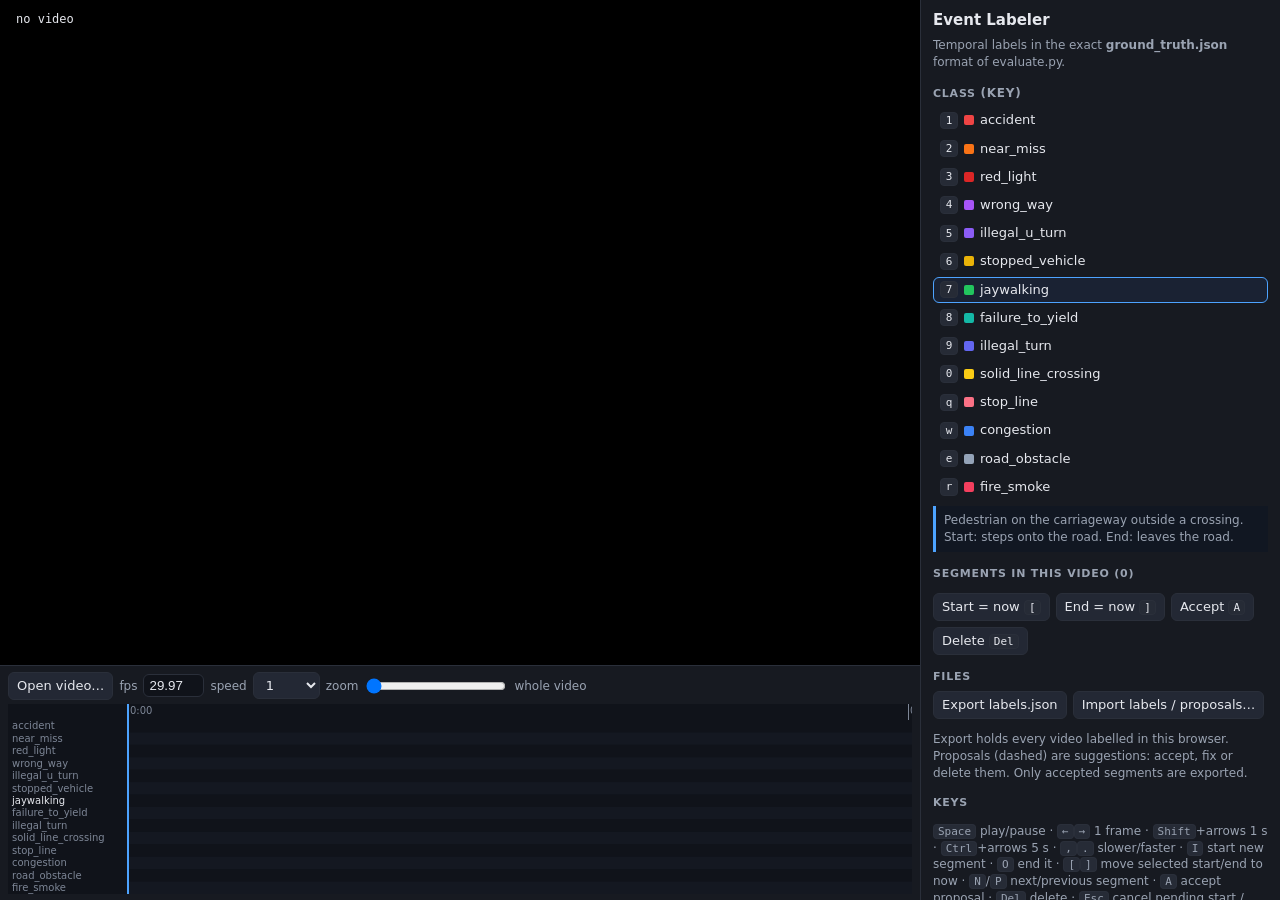
==== tools/label_tool.html @ a7840654 "Add labelling tool, rule proposals, detector benchmark and docs tools/label_tool.html labels events " ====
<!doctype html>
<html lang="en">
<head>
<meta charset="utf-8">
<meta name="viewport" content="width=device-width, initial-scale=1">
<title>Event Labeler</title>
<style>
  :root { --bg:#0f1115; --panel:#171a21; --line:#2a2f3a; --text:#e6e8ee; --muted:#9aa3b2; --accent:#4da3ff; --warn:#f59e0b; }
  * { box-sizing: border-box; }
  body { margin:0; background:var(--bg); color:var(--text); font:13px/1.4 system-ui, "Segoe UI", sans-serif; height:100vh;
         display:grid; grid-template-columns: 1fr 360px; grid-template-rows: 1fr auto; overflow:hidden; }
  #stage { position:relative; background:#000; min-height:0; display:flex; align-items:center; justify-content:center; }
  video { max-width:100%; max-height:100%; }
  #hud { position:absolute; left:8px; top:8px; background:#000b; padding:4px 8px; border-radius:6px; font:12px ui-monospace, Consolas, monospace; }
  #pending { position:absolute; right:8px; top:8px; background:#b45309; padding:4px 8px; border-radius:6px; display:none; }
  #side { grid-row: 1 / span 2; grid-column: 2; background:var(--panel); border-left:1px solid var(--line); overflow:auto; padding:10px 12px; }
  #bottom { grid-column:1; background:var(--panel); border-top:1px solid var(--line); padding:6px 8px; }
  h1 { font-size:15px; margin:0 0 6px; }
  h2 { font-size:11px; text-transform:uppercase; letter-spacing:.07em; color:var(--muted); margin:14px 0 6px; }
  button, select { background:#232834; color:var(--text); border:1px solid var(--line); border-radius:6px; padding:4px 8px; font:inherit; cursor:pointer; }
  button:hover { border-color:#3d4556; } button.on { border-color:var(--accent); background:#1d2a3d; }
  .row { display:flex; gap:6px; flex-wrap:wrap; align-items:center; }
  #classes { display:grid; grid-template-columns:1fr; gap:2px; }
  .cls { display:flex; align-items:center; gap:6px; padding:3px 6px; border-radius:6px; cursor:pointer; border:1px solid transparent; }
  .cls:hover { background:#1c2029; } .cls.on { border-color:var(--accent); background:#1a2233; }
  .cls kbd, kbd { background:#262b36; border:1px solid var(--line); border-radius:4px; padding:0 4px; font-size:11px; min-width:18px; text-align:center; }
  .sw { width:10px; height:10px; border-radius:2px; flex:none; }
  #def { margin-top:6px; padding:6px 8px; border-left:3px solid var(--accent); background:#111722; color:var(--muted); font-size:12px; }
  #segs { display:flex; flex-direction:column; gap:2px; max-height:34vh; overflow:auto; }
  .seg { display:grid; grid-template-columns: 10px 1fr auto; gap:6px; align-items:center; padding:3px 6px; border-radius:6px; cursor:pointer; border:1px solid transparent; font-size:12px; }
  .seg:hover { background:#1c2029; } .seg.sel { border-color:var(--accent); background:#1a2233; }
  .seg.prop { opacity:.75; border-style:dashed; border-color:#555; }
  .seg .t { font-family: ui-monospace, Consolas, monospace; color:var(--muted); }
  #timeline { width:100%; height:190px; display:block; cursor:pointer; }
  .muted { color:var(--muted); font-size:12px; }
  #warn { color:var(--warn); font-size:12px; margin-top:4px; }
  @media (max-width: 900px) { body { grid-template-columns: 1fr; grid-template-rows: 45vh auto auto; } #side { grid-row:auto; grid-column:1; } }
</style>
</head>
<body>
<div id="stage">
  <video id="v" preload="auto"></video>
  <div id="hud">no video</div>
  <div id="pending">start set · press <b>O</b> to close</div>
</div>

<div id="bottom">
  <div class="row" style="margin-bottom:4px">
    <button id="openVid">Open video…</button><input id="vidFile" type="file" accept="video/*" hidden>
    <span class="muted">fps</span><input id="fps" value="29.97" size="5" style="background:#10131a;color:var(--text);border:1px solid var(--line);border-radius:6px;padding:3px 5px">
    <span class="muted">speed</span>
    <select id="rate"><option>0.25</option><option>0.5</option><option selected>1</option><option>2</option><option>4</option><option>8</option></select>
    <span class="muted">zoom</span><input id="zoom" type="range" min="0" max="100" value="0" style="width:140px">
    <span class="muted" id="zoomLbl">whole video</span>
  </div>
  <canvas id="timeline"></canvas>
</div>

<div id="side">
  <h1>Event Labeler</h1>
  <p class="muted" style="margin:0">Temporal labels in the exact <b>ground_truth.json</b> format of evaluate.py.</p>

  <h2>Class <span class="muted">(key)</span></h2>
  <div id="classes"></div>
  <div id="def"></div>

  <h2>Segments in this video (<span id="nseg">0</span>)</h2>
  <div id="segs"></div>
  <div id="warn"></div>
  <div class="row" style="margin-top:6px">
    <button id="setS">Start = now <kbd>[</kbd></button>
    <button id="setE">End = now <kbd>]</kbd></button>
    <button id="accept">Accept <kbd>A</kbd></button>
    <button id="del">Delete <kbd>Del</kbd></button>
  </div>

  <h2>Files</h2>
  <div class="row">
    <button id="exportBtn">Export labels.json</button>
    <button id="importBtn">Import labels / proposals…</button>
    <input id="jsonFile" type="file" accept=".json" hidden multiple>
  </div>
  <p class="muted">Export holds every video labelled in this browser. Proposals (dashed) are suggestions: accept, fix or delete them. Only accepted segments are exported.</p>

  <h2>Keys</h2>
  <p class="muted">
    <kbd>Space</kbd> play/pause · <kbd>←</kbd><kbd>→</kbd> 1 frame · <kbd>Shift</kbd>+arrows 1 s · <kbd>Ctrl</kbd>+arrows 5 s ·
    <kbd>,</kbd><kbd>.</kbd> slower/faster · <kbd>I</kbd> start new segment · <kbd>O</kbd> end it ·
    <kbd>[</kbd><kbd>]</kbd> move selected start/end to now · <kbd>N</kbd>/<kbd>P</kbd> next/previous segment ·
    <kbd>A</kbd> accept proposal · <kbd>Del</kbd> delete · <kbd>Esc</kbd> cancel pending start / deselect ·
    class key = class for new segments · <kbd>Shift</kbd>+class key = relabel the selected segment.
    Click the timeline to seek; drag a segment edge to adjust it.
  </p>
</div>

<script>
const CLASSES = [
  ["accident", "1", "#ef4444", "Contact between road users or with a fixed object. Start: first frame contact is visible. End: all involved stop moving or leave the frame."],
  ["near_miss", "2", "#f97316", "Sharp braking or swerving to avoid a collision, no contact. Start: onset of the evasive action. End: road users clear of each other."],
  ["red_light", "3", "#dc2626", "Vehicle crosses the stop line while its signal is red. Start: front crosses the stop line. End: leaves the intersection or the frame."],
  ["wrong_way", "4", "#a855f7", "Vehicle moves against its lane's direction, incl. in the oncoming lane. Start: enters the opposing lane. End: back in a correct lane or out of frame."],
  ["illegal_u_turn", "5", "#8b5cf6", "U-turn where markings or signs prohibit it. Start: starts turning. End: completes the turn."],
  ["stopped_vehicle", "6", "#eab308", "Vehicle stationary on the carriageway >= 10 s, not queued at a signal. Start: vehicle stops. End: moves again or is removed."],
  ["jaywalking", "7", "#22c55e", "Pedestrian on the carriageway outside a crossing. Start: steps onto the road. End: leaves the road."],
  ["failure_to_yield", "8", "#14b8a6", "Vehicle drives through a crossing while a pedestrian is on it or stepping onto it. Start: vehicle enters the crossing. End: vehicle leaves it."],
  ["illegal_turn", "9", "#6366f1", "Turn from the wrong lane or in a prohibited direction. Start: starts turning. End: completes the turn."],
  ["solid_line_crossing", "0", "#facc15", "Lane change or manoeuvre across a solid marking. Start: wheel crosses the line. End: fully in the new lane."],
  ["stop_line", "q", "#fb7185", "Vehicle stops past the stop line on red without entering the intersection. Start: vehicle stops. End: signal turns green."],
  ["congestion", "w", "#3b82f6", "Standstill or crawling traffic across all lanes of a direction. Start: queue stops moving. End: queue clears."],
  ["road_obstacle", "e", "#94a3b8", "Debris, animal or fallen object on the carriageway. Start: appears. End: removed."],
  ["fire_smoke", "r", "#f43f5e", "Visible fire or smoke from a vehicle or on the road. Start: first visible smoke. End: clears or frame ends."],
];
const COLOR = Object.fromEntries(CLASSES.map(c => [c[0], c[2]]));
const KEYMAP = Object.fromEntries(CLASSES.map(c => [c[1], c[0]]));
const STORE = "event-labeler-v1";

const $ = id => document.getElementById(id);
const v = $("v"), tl = $("timeline"), tctx = tl.getContext("2d");
let db = {};            // video name -> {duration, fps, segs:[{s,e,label,prop,score,why}]}
let cur = null;         // current video name
let cls = "jaywalking", sel = null, pendingStart = null;
let view = { t0: 0, t1: 1 }, dragEdge = null;

// ---------------- storage ----------------
function load() { try { db = JSON.parse(localStorage.getItem(STORE) || "{}"); } catch (e) { db = {}; } }
function save() { try { localStorage.setItem(STORE, JSON.stringify(db)); } catch (e) { /* blocked storage: export still works */ } }
function segs() { return cur ? db[cur].segs : []; }
const fps = () => parseFloat($("fps").value) || 29.97;
const fmt = t => { const m = Math.floor(t / 60), s = t - m * 60; return `${m}:${s.toFixed(2).padStart(5, "0")}`; };

// ---------------- classes panel ----------------
function buildClasses() {
  $("classes").innerHTML = "";
  for (const [name, key, color] of CLASSES) {
    const d = document.createElement("div");
    d.className = "cls" + (name === cls ? " on" : "");
    d.innerHTML = `<kbd>${key}</kbd><span class="sw" style="background:${color}"></span><span>${name}</span>`;
    d.onclick = e => setClass(name, e.shiftKey);
    $("classes").appendChild(d);
  }
  $("def").textContent = CLASSES.find(c => c[0] === cls)[3];
}
function setClass(name, relabel = false) {
  cls = name;
  if (relabel && sel && sel.label !== name) { sel.label = name; save(); }
  buildClasses(); refresh();
}

// ---------------- segments ----------------
function sortSegs() { segs().sort((a, b) => a.s - b.s || a.label.localeCompare(b.label)); }
function refresh() {
  sortSegs();
  const list = $("segs"); list.innerHTML = "";
  for (const g of segs()) {
    const d = document.createElement("div");
    d.className = "seg" + (g === sel ? " sel" : "") + (g.prop ? " prop" : "");
    d.innerHTML = `<span class="sw" style="background:${COLOR[g.label]}"></span><span></span><span class="t"></span>`;
    d.children[1].textContent = g.label + (g.prop ? " (proposal" + (g.why ? ": " + g.why : "") + ")" : "");
    d.children[2].textContent = `${fmt(g.s)} → ${fmt(g.e)}`;
    d.onclick = () => select(g, true);
    list.appendChild(d);
  }
  $("nseg").textContent = segs().filter(g => !g.prop).length + (segs().some(g => g.prop) ? ` + ${segs().filter(g => g.prop).length} proposals` : "");
  // same-class overlaps are invalid in the ground truth: the convention is one merged segment
  const warn = [];
  const acc = segs().filter(g => !g.prop);
  for (let i = 0; i < acc.length; i++) for (let j = i + 1; j < acc.length; j++)
    if (acc[i].label === acc[j].label && acc[j].s < acc[i].e && acc[i].s < acc[j].e) warn.push(`${acc[i].label} at ${fmt(acc[j].s)}`);
  $("warn").textContent = warn.length ? "Overlapping same-class segments (merge them): " + warn.join(", ") : "";
  drawTimeline();
}
function select(g, seek) {
  sel = g;
  if (g) { cls = g.label; buildClasses(); if (seek) v.currentTime = g.s; }
  refresh();
}
function addSeg(s, e) {
  if (!cur) return;
  if (e < s) [s, e] = [e, s];
  if (e - s < 1 / fps()) return;
  const g = { s: +s.toFixed(3), e: +e.toFixed(3), label: cls, prop: false };
  segs().push(g); save(); select(g, false);
}
function neighbour(dir) {
  const list = segs(); if (!list.length) return;
  const t = v.currentTime + dir * 0.01;
  const g = dir > 0 ? list.find(x => x.s > t) : [...list].reverse().find(x => x.s < t - 0.05);
  if (g) select(g, true);
}

// ---------------- timeline ----------------
function sizeTimeline() {
  const r = tl.getBoundingClientRect(), dpr = devicePixelRatio || 1;
  tl.width = r.width * dpr; tl.height = r.height * dpr; tctx.setTransform(dpr, 0, 0, dpr, 0, 0);
  drawTimeline();
}
function updateView() {
  const dur = cur ? db[cur].duration : 1, z = +$("zoom").value;
  const span = z === 0 ? dur : Math.max(10, dur * Math.pow(1 - z / 100, 2));
  let t0 = v.currentTime - span / 2; t0 = Math.max(0, Math.min(dur - span, t0));
  view = { t0, t1: t0 + span };
  $("zoomLbl").textContent = z === 0 ? "whole video" : `${span.toFixed(0)} s window`;
}
const LABEL_W = 120;
const xOf = t => LABEL_W + (t - view.t0) / (view.t1 - view.t0) * (tl.clientWidth - LABEL_W - 4);
const tOf = x => view.t0 + (x - LABEL_W) / (tl.clientWidth - LABEL_W - 4) * (view.t1 - view.t0);
function drawTimeline() {
  updateView();
  const W = tl.clientWidth, H = tl.clientHeight, rowH = (H - 16) / CLASSES.length;
  tctx.fillStyle = "#10131a"; tctx.fillRect(0, 0, W, H);
  tctx.font = "10px system-ui";
  CLASSES.forEach(([name], i) => {
    const y = 16 + i * rowH;
    tctx.fillStyle = i % 2 ? "#141821" : "#10131a"; tctx.fillRect(LABEL_W, y, W, rowH);
    tctx.fillStyle = name === cls ? "#e6e8ee" : "#7d8696"; tctx.fillText(name, 4, y + rowH - 3);
  });
  // time ticks
  const span = view.t1 - view.t0, step = [1, 2, 5, 10, 15, 30, 60, 120].find(s => span / s < 14) || 300;
  tctx.fillStyle = "#7d8696";
  for (let t = Math.ceil(view.t0 / step) * step; t <= view.t1; t += step) {
    const x = xOf(t); tctx.fillRect(x, 0, 1, 16); tctx.fillText(fmt(t).replace(/\.\d+$/, ""), x + 2, 10);
  }
  for (const g of segs()) {
    const i = CLASSES.findIndex(c => c[0] === g.label), y = 16 + i * rowH;
    const x0 = xOf(g.s), x1 = Math.max(xOf(g.e), x0 + 2);
    tctx.globalAlpha = g.prop ? 0.45 : 0.95; tctx.fillStyle = COLOR[g.label];
    tctx.fillRect(x0, y + 1, x1 - x0, rowH - 2); tctx.globalAlpha = 1;
    if (g === sel) { tctx.strokeStyle = "#fff"; tctx.lineWidth = 2; tctx.strokeRect(x0, y + 1, x1 - x0, rowH - 2); }
  }
  if (pendingStart !== null) {
    const i = CLASSES.findIndex(c => c[0] === cls), y = 16 + i * rowH;
    tctx.fillStyle = "#b45309aa"; tctx.fillRect(xOf(pendingStart), y + 1, xOf(v.currentTime) - xOf(pendingStart), rowH - 2);
  }
  const px = xOf(v.currentTime); tctx.fillStyle = "#4da3ff"; tctx.fillRect(px - 1, 0, 2, H);
}
function segAt(x, y) {
  const rowH = (tl.clientHeight - 16) / CLASSES.length, i = Math.floor((y - 16) / rowH);
  if (i < 0 || i >= CLASSES.length) return null;
  const t = tOf(x), tol = 5 * (view.t1 - view.t0) / tl.clientWidth;
  return segs().find(g => g.label === CLASSES[i][0] && t >= g.s - tol && t <= g.e + tol) || null;
}
tl.addEventListener("mousedown", e => {
  if (!cur) return;
  const g = segAt(e.offsetX, e.offsetY);
  if (g) {
    const tol = 6 * (view.t1 - view.t0) / tl.clientWidth, t = tOf(e.offsetX);
    if (Math.abs(t - g.s) < tol) dragEdge = { g, edge: "s" };
    else if (Math.abs(t - g.e) < tol) dragEdge = { g, edge: "e" };
    select(g, !dragEdge);
    return;
  }
  if (e.offsetX > LABEL_W) v.currentTime = Math.max(0, tOf(e.offsetX));
});
window.addEventListener("mousemove", e => {
  if (!dragEdge) return;
  const r = tl.getBoundingClientRect(), t = Math.max(0, Math.min(db[cur].duration, tOf(e.clientX - r.left)));
  dragEdge.g[dragEdge.edge] = +t.toFixed(3); v.currentTime = t; refresh();
});
window.addEventListener("mouseup", () => { if (dragEdge) { if (dragEdge.g.e < dragEdge.g.s) [dragEdge.g.s, dragEdge.g.e] = [dragEdge.g.e, dragEdge.g.s]; save(); } dragEdge = null; });

// ---------------- video ----------------
$("openVid").onclick = () => $("vidFile").click();
$("vidFile").onchange = e => {
  const f = e.target.files[0]; if (!f) return;
  cur = f.name; v.src = URL.createObjectURL(f);
  v.onloadedmetadata = () => {
    db[cur] = db[cur] || { duration: v.duration, fps: fps(), segs: [] };
    db[cur].duration = +v.duration.toFixed(3); save(); sel = null; refresh();
  };
};
$("rate").onchange = () => (v.playbackRate = +$("rate").value);
$("zoom").oninput = drawTimeline;
function tick() {
  if (cur) {
    const f = Math.round(v.currentTime * fps());
    $("hud").textContent = `${cur}  ${fmt(v.currentTime)}  frame ${f}  ${v.playbackRate}x  class: ${cls}`;
    drawTimeline();
  }
  requestAnimationFrame(tick);
}
function step(dt) { v.pause(); v.currentTime = Math.max(0, Math.min(v.duration || 0, v.currentTime + dt)); }

// ---------------- buttons ----------------
$("setS").onclick = () => { if (sel) { sel.s = +v.currentTime.toFixed(3); if (sel.e < sel.s) [sel.s, sel.e] = [sel.e, sel.s]; save(); refresh(); } };
$("setE").onclick = () => { if (sel) { sel.e = +v.currentTime.toFixed(3); if (sel.e < sel.s) [sel.s, sel.e] = [sel.e, sel.s]; save(); refresh(); } };
$("accept").onclick = () => { if (sel) { sel.prop = false; save(); const next = segs().find(g => g.prop && g.s >= sel.s); refresh(); if (next) select(next, true); } };
$("del").onclick = () => { if (sel) { db[cur].segs = segs().filter(g => g !== sel); sel = null; save(); refresh(); } };

$("exportBtn").onclick = () => {
  const out = {};
  for (const [name, d] of Object.entries(db)) {
    out[name] = { duration: d.duration, fps: d.fps, events: d.segs.filter(g => !g.prop).sort((a, b) => a.s - b.s).map(g => [g.s, g.e, g.label]) };
  }
  const a = document.createElement("a");
  a.href = URL.createObjectURL(new Blob([JSON.stringify(out, null, 1)], { type: "application/json" }));
  a.download = "labels.json"; a.click();
};
$("importBtn").onclick = () => $("jsonFile").click();
$("jsonFile").onchange = async e => {
  for (const f of e.target.files) {
    const o = JSON.parse(await f.text());
    const videos = o.videos || o;   // predictions / proposals use {"videos": {...}}, ground truth is flat
    for (const [name, d] of Object.entries(videos)) {
      db[name] = db[name] || { duration: d.duration || 0, fps: d.fps || fps(), segs: [] };
      if (d.duration) db[name].duration = d.duration;
      const isProposal = !!o.videos;
      for (const ev of (d.events || d.proposals || [])) {
        const [s, e, label, score, why] = ev;
        if (!COLOR[label]) continue;
        if (db[name].segs.some(g => g.label === label && Math.abs(g.s - s) < 0.05 && Math.abs(g.e - e) < 0.05)) continue;
        db[name].segs.push({ s, e, label, prop: isProposal, score, why });
      }
    }
  }
  save(); refresh();
};

// ---------------- keyboard ----------------
window.addEventListener("keydown", e => {
  if (e.target.tagName === "INPUT" || e.target.tagName === "SELECT") return;
  const k = e.key;
  if (k === " ") { e.preventDefault(); v.paused ? v.play() : v.pause(); }
  else if (k === "ArrowRight" || k === "ArrowLeft") {
    e.preventDefault(); const d = k === "ArrowRight" ? 1 : -1;
    step(d * (e.ctrlKey ? 5 : e.shiftKey ? 1 : 1 / fps()));
  }
  else if (k === "i" || k === "I") { pendingStart = v.currentTime; $("pending").style.display = "block"; }
  else if (k === "o" || k === "O") { if (pendingStart !== null) { addSeg(pendingStart, v.currentTime); pendingStart = null; $("pending").style.display = "none"; } }
  else if (k === "Escape") { pendingStart = null; $("pending").style.display = "none"; select(null); }
  else if (k === "[") $("setS").click();
  else if (k === "]") $("setE").click();
  else if (k === "a" || k === "A") $("accept").click();
  else if (k === "Delete" || k === "Backspace") { e.preventDefault(); $("del").click(); }
  else if (k === "n" || k === "N") neighbour(1);
  else if (k === "p" || k === "P") neighbour(-1);
  else if (k === "," || k === ".") {
    const rates = [0.25, 0.5, 1, 2, 4, 8], i = rates.indexOf(v.playbackRate);
    v.playbackRate = rates[Math.max(0, Math.min(rates.length - 1, i + (k === "." ? 1 : -1)))]; $("rate").value = String(v.playbackRate);
  }
  else {
    // physical key, so Shift+digit still maps to the digit's class
    const code = e.code.replace(/^Digit|^Key/, "").toLowerCase();
    if (KEYMAP[code]) setClass(KEYMAP[code], e.shiftKey);
  }
});

window.addEventListener("resize", sizeTimeline);
load(); buildClasses(); sizeTimeline(); requestAnimationFrame(tick);
</script>
</body>
</html>
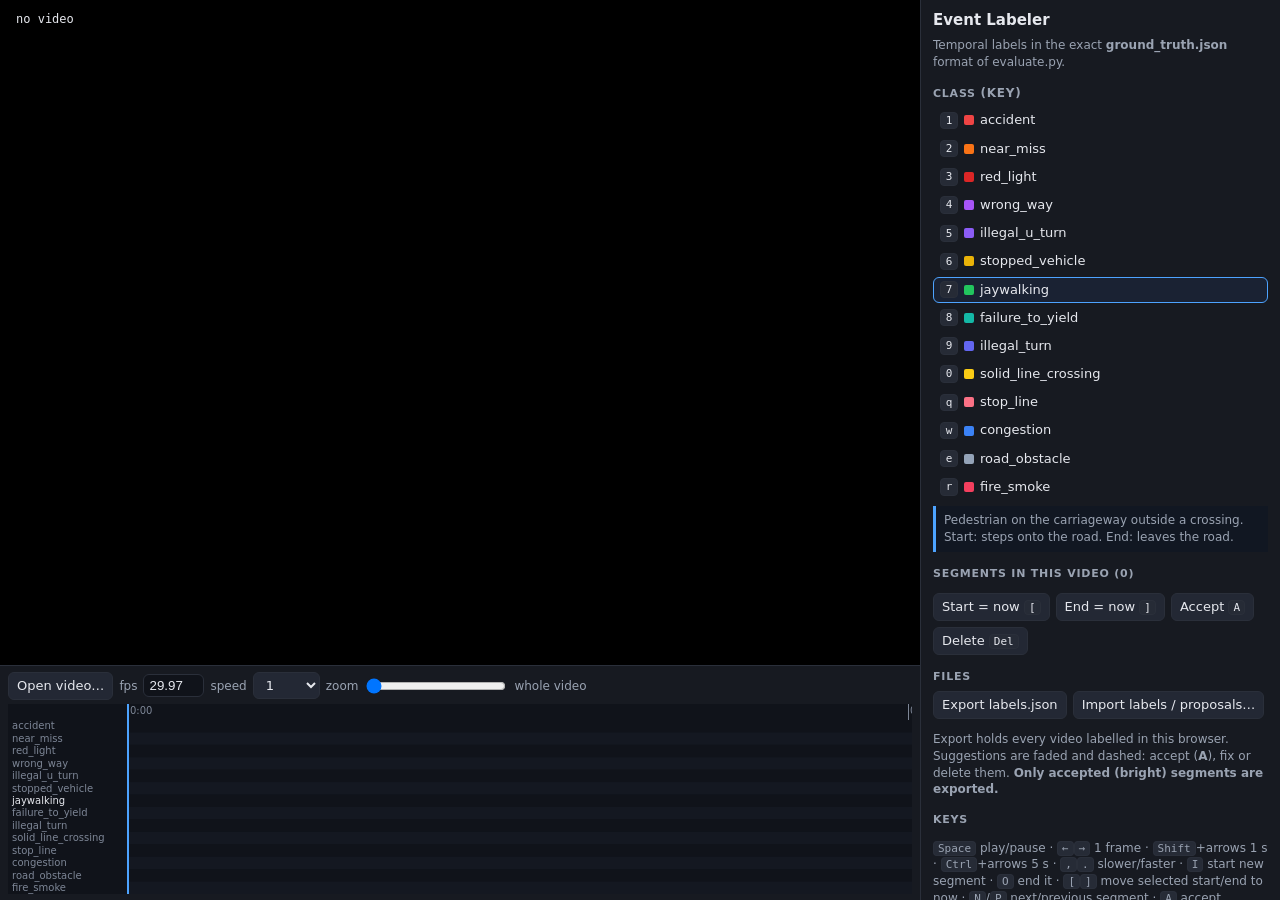
==== commit 6a7d8128: "Label tool: warn on export when suggestions are not accepted Co-Authored-By: Claude Opus 5.5 <norepl" ====
--- a/tools/label_tool.html
+++ b/tools/label_tool.html
@@ -80,19 +80,23 @@
     <button id="importBtn">Import labels / proposals…</button>
     <input id="jsonFile" type="file" accept=".json" hidden multiple>
   </div>
-  <p class="muted">Export holds every video labelled in this browser. Proposals (dashed) are suggestions: accept, fix or delete them. Only accepted segments are exported.</p>
+  <p class="muted">Export holds every video labelled in this browser. Suggestions are faded and dashed: accept (<b>A</b>), fix or delete them. <b>Only accepted (bright) segments are exported.</b></p>
 
   <h2>Keys</h2>
   <p class="muted">
     <kbd>Space</kbd> play/pause · <kbd>←</kbd><kbd>→</kbd> 1 frame · <kbd>Shift</kbd>+arrows 1 s · <kbd>Ctrl</kbd>+arrows 5 s ·
     <kbd>,</kbd><kbd>.</kbd> slower/faster · <kbd>I</kbd> start new segment · <kbd>O</kbd> end it ·
     <kbd>[</kbd><kbd>]</kbd> move selected start/end to now · <kbd>N</kbd>/<kbd>P</kbd> next/previous segment ·
-    <kbd>A</kbd> accept proposal · <kbd>Del</kbd> delete · <kbd>Esc</kbd> cancel pending start / deselect ·
+    <kbd>A</kbd> accept proposal · <kbd>Del</kbd> delete · <kbd>Esc</kbd> cancel pending start / deselect · <kbd>Ctrl</kbd>+<kbd>Z</kbd> undo ·
     class key = class for new segments · <kbd>Shift</kbd>+class key = relabel the selected segment.
     Click the timeline to seek; drag a segment edge to adjust it.
   </p>
 </div>
 
+<script>
+// make_label_bundles.py replaces the next line with the bundle's video name and proposals
+const PRELOAD = null;
+</script>
 <script>
 const CLASSES = [
   ["accident", "1", "#ef4444", "Contact between road users or with a fixed object. Start: first frame contact is visible. End: all involved stop moving or leave the frame."],
@@ -112,7 +116,8 @@
 ];
 const COLOR = Object.fromEntries(CLASSES.map(c => [c[0], c[2]]));
 const KEYMAP = Object.fromEntries(CLASSES.map(c => [c[1], c[0]]));
-const STORE = "event-labeler-v1";
+// ?store=<name> keeps a separate workspace in this browser (e.g. reviewing a teammate's labels)
+const STORE = "event-labeler-v1" + (new URLSearchParams(location.search).get("store") ? ":" + new URLSearchParams(location.search).get("store") : "");
 
 const $ = id => document.getElementById(id);
 const v = $("v"), tl = $("timeline"), tctx = tl.getContext("2d");
@@ -125,6 +130,13 @@
 function load() { try { db = JSON.parse(localStorage.getItem(STORE) || "{}"); } catch (e) { db = {}; } }
 function save() { try { localStorage.setItem(STORE, JSON.stringify(db)); } catch (e) { /* blocked storage: export still works */ } }
 function segs() { return cur ? db[cur].segs : []; }
+const undoStack = [];
+function snap() { if (cur) { undoStack.push([cur, JSON.stringify(db[cur].segs)]); if (undoStack.length > 200) undoStack.shift(); } }
+function undo() {
+  const u = undoStack.pop(); if (!u) return;
+  const [name, list] = u; db[name].segs = JSON.parse(list); sel = null; save();
+  if (name === cur) refresh();
+}
 const fps = () => parseFloat($("fps").value) || 29.97;
 const fmt = t => { const m = Math.floor(t / 60), s = t - m * 60; return `${m}:${s.toFixed(2).padStart(5, "0")}`; };
 
@@ -142,7 +154,7 @@
 }
 function setClass(name, relabel = false) {
   cls = name;
-  if (relabel && sel && sel.label !== name) { sel.label = name; save(); }
+  if (relabel && sel && sel.label !== name) { snap(); sel.label = name; save(); }
   buildClasses(); refresh();
 }
 
@@ -179,12 +191,13 @@
   if (e < s) [s, e] = [e, s];
   if (e - s < 1 / fps()) return;
   const g = { s: +s.toFixed(3), e: +e.toFixed(3), label: cls, prop: false };
-  segs().push(g); save(); select(g, false);
+  snap(); segs().push(g); save(); select(g, false);
 }
 function neighbour(dir) {
   const list = segs(); if (!list.length) return;
-  const t = v.currentTime + dir * 0.01;
-  const g = dir > 0 ? list.find(x => x.s > t) : [...list].reverse().find(x => x.s < t - 0.05);
+  // step through the list from the selected segment; with nothing selected, start from the playhead
+  const i = list.indexOf(sel), t = v.currentTime;
+  const g = i >= 0 ? list[i + dir] : dir > 0 ? list.find(x => x.s >= t - 0.01) : [...list].reverse().find(x => x.s < t - 0.05);
   if (g) select(g, true);
 }
 
@@ -246,6 +259,7 @@
     const tol = 6 * (view.t1 - view.t0) / tl.clientWidth, t = tOf(e.offsetX);
     if (Math.abs(t - g.s) < tol) dragEdge = { g, edge: "s" };
     else if (Math.abs(t - g.e) < tol) dragEdge = { g, edge: "e" };
+    if (dragEdge) snap();
     select(g, !dragEdge);
     return;
   }
@@ -260,14 +274,16 @@
 
 // ---------------- video ----------------
 $("openVid").onclick = () => $("vidFile").click();
-$("vidFile").onchange = e => {
-  const f = e.target.files[0]; if (!f) return;
-  cur = f.name; v.src = URL.createObjectURL(f);
+function openVideo(name, src) {
+  cur = name; v.src = src; sel = null; pendingStart = null; $("pending").style.display = "none";
   v.onloadedmetadata = () => {
     db[cur] = db[cur] || { duration: v.duration, fps: fps(), segs: [] };
-    db[cur].duration = +v.duration.toFixed(3); save(); sel = null; refresh();
+    db[cur].duration = +v.duration.toFixed(3);
+    if (db[cur].fps) $("fps").value = db[cur].fps;
+    save(); refresh();
   };
-};
+}
+$("vidFile").onchange = e => { const f = e.target.files[0]; if (f) openVideo(f.name, URL.createObjectURL(f)); e.target.value = ""; };
 $("rate").onchange = () => (v.playbackRate = +$("rate").value);
 $("zoom").oninput = drawTimeline;
 function tick() {
@@ -281,39 +297,44 @@
 function step(dt) { v.pause(); v.currentTime = Math.max(0, Math.min(v.duration || 0, v.currentTime + dt)); }
 
 // ---------------- buttons ----------------
-$("setS").onclick = () => { if (sel) { sel.s = +v.currentTime.toFixed(3); if (sel.e < sel.s) [sel.s, sel.e] = [sel.e, sel.s]; save(); refresh(); } };
-$("setE").onclick = () => { if (sel) { sel.e = +v.currentTime.toFixed(3); if (sel.e < sel.s) [sel.s, sel.e] = [sel.e, sel.s]; save(); refresh(); } };
-$("accept").onclick = () => { if (sel) { sel.prop = false; save(); const next = segs().find(g => g.prop && g.s >= sel.s); refresh(); if (next) select(next, true); } };
-$("del").onclick = () => { if (sel) { db[cur].segs = segs().filter(g => g !== sel); sel = null; save(); refresh(); } };
+$("setS").onclick = () => { if (sel) { snap(); sel.s = +v.currentTime.toFixed(3); if (sel.e < sel.s) [sel.s, sel.e] = [sel.e, sel.s]; save(); refresh(); } };
+$("setE").onclick = () => { if (sel) { snap(); sel.e = +v.currentTime.toFixed(3); if (sel.e < sel.s) [sel.s, sel.e] = [sel.e, sel.s]; save(); refresh(); } };
+$("accept").onclick = () => { if (sel && sel.prop) { snap(); sel.prop = false; save(); const next = segs().find(g => g.prop && g.s >= sel.s); refresh(); if (next) select(next, true); } };
+$("del").onclick = () => { if (sel) { snap(); db[cur].segs = segs().filter(g => g !== sel); sel = null; save(); refresh(); } };
 
 $("exportBtn").onclick = () => {
+  // faded suggestions are not exported: say so, so nobody loses segments they meant to keep
+  const pending = Object.values(db).reduce((n, d) => n + d.segs.filter(g => g.prop).length, 0);
+  if (pending && !confirm(`${pending} suggestion(s) are not accepted (faded) and will NOT be exported.
+` +
+      "To keep one: click it and press A. Export anyway?")) return;
   const out = {};
   for (const [name, d] of Object.entries(db)) {
     out[name] = { duration: d.duration, fps: d.fps, events: d.segs.filter(g => !g.prop).sort((a, b) => a.s - b.s).map(g => [g.s, g.e, g.label]) };
   }
   const a = document.createElement("a");
   a.href = URL.createObjectURL(new Blob([JSON.stringify(out, null, 1)], { type: "application/json" }));
-  a.download = "labels.json"; a.click();
+  const names = Object.keys(out).map(n => n.replace(/\.[^.]+$/, ""));
+  a.download = names.length === 1 ? `labels_${names[0]}.json` : "labels.json"; a.click();
 };
 $("importBtn").onclick = () => $("jsonFile").click();
-$("jsonFile").onchange = async e => {
-  for (const f of e.target.files) {
-    const o = JSON.parse(await f.text());
-    const videos = o.videos || o;   // predictions / proposals use {"videos": {...}}, ground truth is flat
-    for (const [name, d] of Object.entries(videos)) {
-      db[name] = db[name] || { duration: d.duration || 0, fps: d.fps || fps(), segs: [] };
-      if (d.duration) db[name].duration = d.duration;
-      const isProposal = !!o.videos;
-      for (const ev of (d.events || d.proposals || [])) {
-        const [s, e, label, score, why] = ev;
-        if (!COLOR[label]) continue;
-        if (db[name].segs.some(g => g.label === label && Math.abs(g.s - s) < 0.05 && Math.abs(g.e - e) < 0.05)) continue;
-        db[name].segs.push({ s, e, label, prop: isProposal, score, why });
-      }
+$("jsonFile").onchange = async e => { for (const f of e.target.files) importJSON(JSON.parse(await f.text())); e.target.value = ""; };
+function importJSON(o) {
+  const videos = o.videos || o;   // predictions / proposals use {"videos": {...}}, ground truth is flat
+  for (const [name, d] of Object.entries(videos)) {
+    db[name] = db[name] || { duration: d.duration || 0, fps: d.fps || fps(), segs: [] };
+    if (d.duration) db[name].duration = d.duration;
+    const isProposal = !!o.videos;
+    if (name === cur) snap();
+    for (const ev of (d.events || d.proposals || [])) {
+      const [s, e, label, score, why] = ev;
+      if (!COLOR[label]) continue;
+      if (db[name].segs.some(g => g.label === label && Math.abs(g.s - s) < 0.05 && Math.abs(g.e - e) < 0.05)) continue;
+      db[name].segs.push({ s, e, label, prop: isProposal, score, why });
     }
   }
   save(); refresh();
-};
+}
 
 // ---------------- keyboard ----------------
 window.addEventListener("keydown", e => {
@@ -327,6 +348,7 @@
   else if (k === "i" || k === "I") { pendingStart = v.currentTime; $("pending").style.display = "block"; }
   else if (k === "o" || k === "O") { if (pendingStart !== null) { addSeg(pendingStart, v.currentTime); pendingStart = null; $("pending").style.display = "none"; } }
   else if (k === "Escape") { pendingStart = null; $("pending").style.display = "none"; select(null); }
+  else if ((k === "z" || k === "Z") && (e.ctrlKey || e.metaKey)) { e.preventDefault(); undo(); }
   else if (k === "[") $("setS").click();
   else if (k === "]") $("setE").click();
   else if (k === "a" || k === "A") $("accept").click();
@@ -344,7 +366,26 @@
   }
 });
 
+document.addEventListener("click", e => { const b = e.target.closest("button"); if (b) b.blur(); });
+$("rate").addEventListener("change", () => $("rate").blur());
 window.addEventListener("resize", sizeTimeline);
+// open straight from the URL: label_tool.html?video=/proxies/C3897.MP4&import=/proxies/proposals_C3897.json
+(async () => {
+  const q = new URLSearchParams(location.search);
+  // each source is imported once, so a reload does not bring back deleted proposals
+  let done = []; try { done = JSON.parse(localStorage.getItem(STORE + "-imported") || "[]"); } catch (err) { }
+  // keyed by the proposal count too, so a rebuilt bundle with new proposals still imports them
+  const bundleKey = PRELOAD && `bundle:${PRELOAD.video}:${(Object.values(PRELOAD.proposals.videos)[0]?.proposals || []).length}`;
+  if (PRELOAD && !done.includes(bundleKey)) { importJSON(PRELOAD.proposals); done.push(bundleKey); }
+  for (const url of q.getAll("import")) {
+    if (done.includes(url)) continue;
+    try { importJSON(await (await fetch(url)).json()); done.push(url); } catch (err) { $("warn").textContent = "could not import " + url; }
+  }
+  try { localStorage.setItem(STORE + "-imported", JSON.stringify(done)); } catch (err) { }
+  const vid = q.get("video");
+  if (vid) openVideo(decodeURIComponent(vid.split("/").pop()), vid);
+  else if (PRELOAD) openVideo(PRELOAD.video, encodeURI(PRELOAD.video));
+})();
 load(); buildClasses(); sizeTimeline(); requestAnimationFrame(tick);
 </script>
 </body>
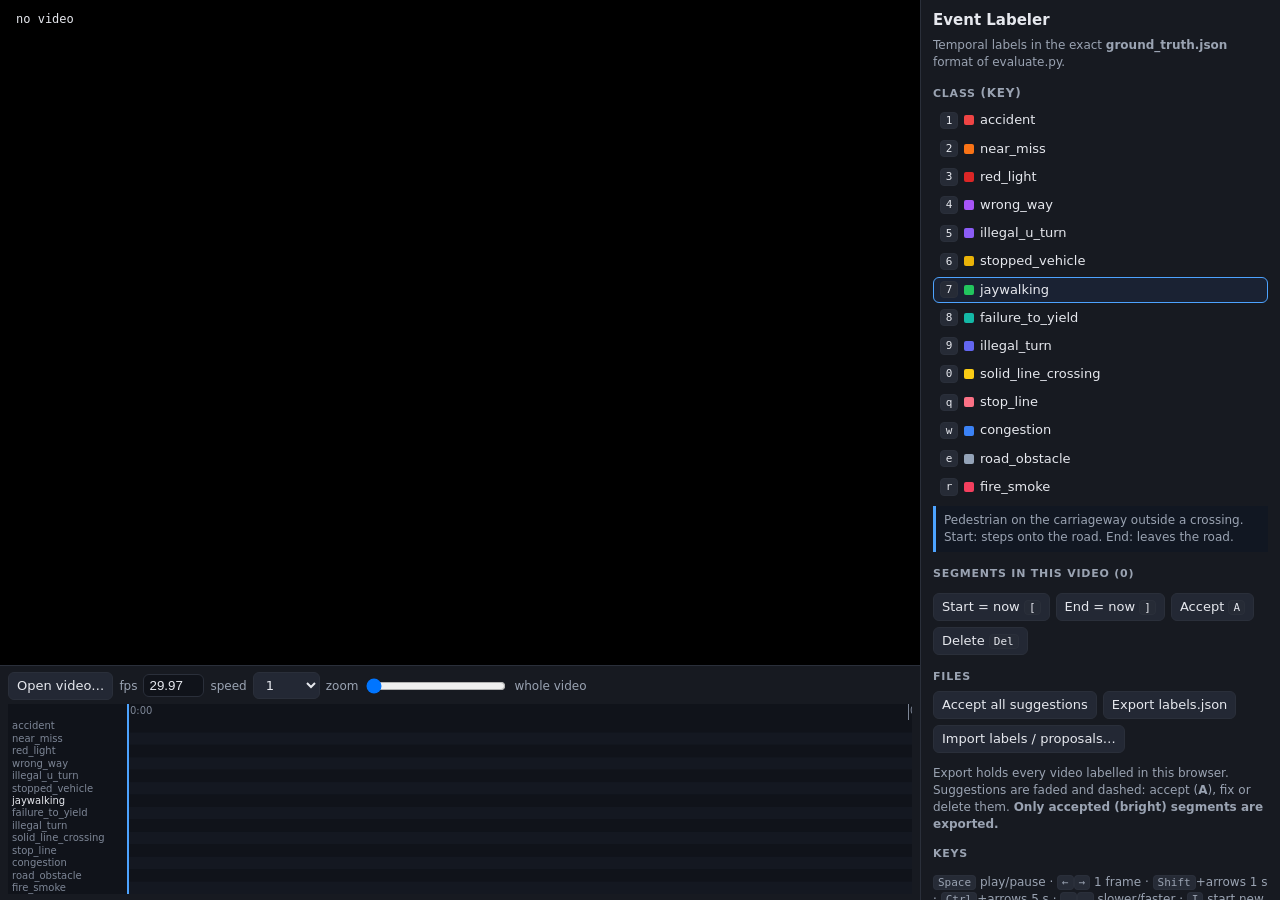
==== commit 9ee72438: "Label tool: Accept all suggestions button Co-Authored-By: Claude Opus 5.5 <noreply@anthropic.com>" ====
--- a/tools/label_tool.html
+++ b/tools/label_tool.html
@@ -76,6 +76,7 @@
 
   <h2>Files</h2>
   <div class="row">
+    <button id="acceptAll">Accept all suggestions</button>
     <button id="exportBtn">Export labels.json</button>
     <button id="importBtn">Import labels / proposals…</button>
     <input id="jsonFile" type="file" accept=".json" hidden multiple>
@@ -302,6 +303,12 @@
 $("accept").onclick = () => { if (sel && sel.prop) { snap(); sel.prop = false; save(); const next = segs().find(g => g.prop && g.s >= sel.s); refresh(); if (next) select(next, true); } };
 $("del").onclick = () => { if (sel) { snap(); db[cur].segs = segs().filter(g => g !== sel); sel = null; save(); refresh(); } };
 
+$("acceptAll").onclick = () => {
+  const pend = segs().filter(g => g.prop);
+  if (!pend.length) { alert("No suggestions left in this video."); return; }
+  if (!confirm(`Accept all ${pend.length} remaining suggestion(s) in ${cur}? (Ctrl+Z undoes)`)) return;
+  snap(); pend.forEach(g => { g.prop = false; }); save(); refresh();
+};
 $("exportBtn").onclick = () => {
   // faded suggestions are not exported: say so, so nobody loses segments they meant to keep
   const pending = Object.values(db).reduce((n, d) => n + d.segs.filter(g => g.prop).length, 0);
